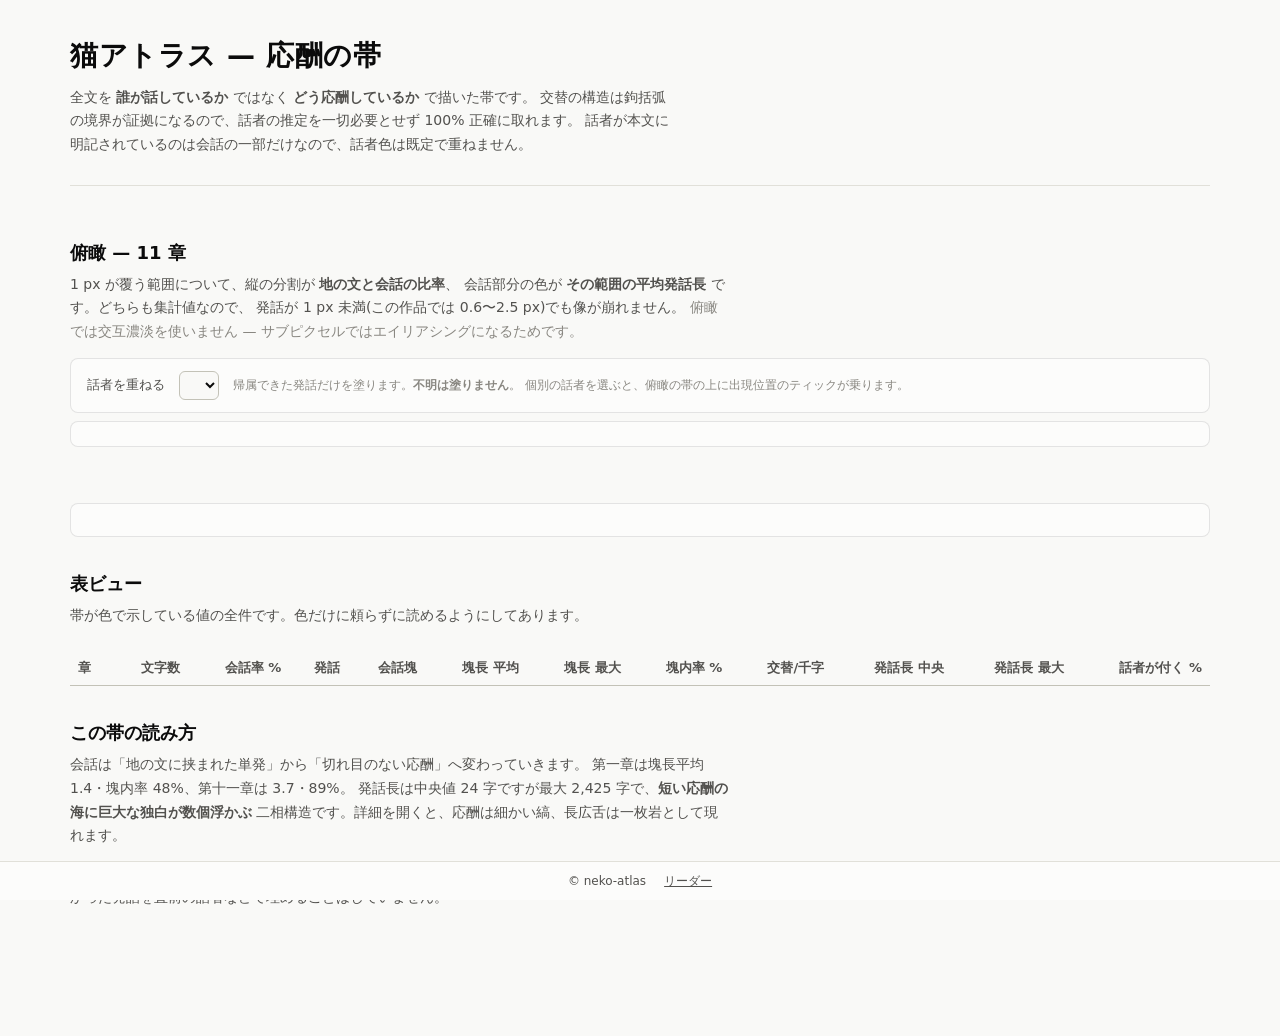
==== web/index.html @ 21249b96 "feat: L4 応酬の帯・リーダー・帯索引(F-26/F-15/F-15b/F-15c/F-16/F-17) - 帯索引 data/band.json: span の総和 376,432 == 本文" ====
<!DOCTYPE html>
<html lang="ja">
<head>
<meta charset="utf-8">
<meta name="viewport" content="width=device-width, initial-scale=1">
<title>猫アトラス — 応酬の帯</title>
<meta name="description" content="夏目漱石『吾輩は猫である』一作を、地の文と会話文の直和・発話の交替構造から俯瞰する。">
<link rel="stylesheet" href="style.css">
</head>
<body>
<div class="wrap">

<header class="masthead">
  <h1>猫アトラス — 応酬の帯</h1>
  <p>全文を <strong>誰が話しているか</strong> ではなく <strong>どう応酬しているか</strong> で描いた帯です。
     交替の構造は鉤括弧の境界が証拠になるので、話者の推定を一切必要とせず 100% 正確に取れます。
     話者が本文に明記されているのは会話の一部だけなので、話者色は既定で重ねません。</p>
  <p class="work" id="work"></p>
</header>

<div class="tiles" id="tiles"></div>

<section style="margin-top:0">
  <h2>俯瞰 — 11 章</h2>
  <p class="lede">1 px が覆う範囲について、縦の分割が <strong>地の文と会話の比率</strong>、
    会話部分の色が <strong>その範囲の平均発話長</strong> です。どちらも集計値なので、
    発話が 1 px 未満(この作品では 0.6〜2.5 px)でも像が崩れません。
    <span class="muted">俯瞰では交互濃淡を使いません — サブピクセルではエイリアシングになるためです。</span></p>

  <div class="filters">
    <label for="overlay">話者を重ねる</label>
    <select id="overlay"></select>
    <span class="hint">帰属できた発話だけを塗ります。<strong>不明は塗りません</strong>。
      個別の話者を選ぶと、俯瞰の帯の上に出現位置のティックが乗ります。</span>
  </div>

  <div class="band-list" id="bands"></div>
  <div class="readout" id="readout" role="status" aria-live="polite"></div>
  <div class="legend" id="legend"></div>

  <div class="detail" id="detail"></div>
</section>

<section>
  <h2>表ビュー</h2>
  <p class="lede">帯が色で示している値の全件です。色だけに頼らずに読めるようにしてあります。</p>
  <div class="tv-wrap">
    <table class="tv">
      <thead>
        <tr>
          <th>章</th><th>文字数</th><th>会話率 %</th><th>発話</th><th>会話塊</th>
          <th>塊長 平均</th><th>塊長 最大</th><th>塊内率 %</th><th>交替/千字</th>
          <th>発話長 中央</th><th>発話長 最大</th><th>話者が付く %</th>
        </tr>
      </thead>
      <tbody id="tableBody"></tbody>
    </table>
  </div>
</section>

<section>
  <h2>この帯の読み方</h2>
  <p class="lede">
    会話は「地の文に挟まれた単発」から「切れ目のない応酬」へ変わっていきます。
    第一章は塊長平均 1.4・塊内率 48%、第十一章は 3.7・89%。
    発話長は中央値 24 字ですが最大 2,425 字で、<strong>短い応酬の海に巨大な独白が数個浮かぶ</strong>
    二相構造です。詳細を開くと、応酬は細かい縞、長広舌は一枚岩として現れます。
  </p>
  <p class="lede muted">
    話者が本文から決まる発話は限られており、その内訳と限界は設計図に記録してあります。
    帰属できなかった発話を直前の話者などで埋めることはしていません。
  </p>
</section>

</div>

<footer class="site">
  <span>© neko-atlas</span>
  <a href="reader.html?ch=1">リーダー</a>
</footer>

<script src="band.js"></script>
</body>
</html>
---- web/style.css ----
/* neko-atlas — 共通スタイル
   配色は dataviz スキルの参照パレットに準拠(3 スロットを all-pairs で検証済み)。 */

:root {
  color-scheme: light;
  --plane: #f9f9f7;
  --surface: #fcfcfb;
  --ink: #0b0b0b;
  --ink-2: #52514e;
  --ink-muted: #898781;
  --rule: #e1e0d9;
  --axis: #c3c2b7;
  --border: rgba(11, 11, 11, 0.1);

  /* 帯の構造色 */
  --jinomon: #d7d5cb;
  --notation: #efeee9;
  /* 会話 = 連続量(平均発話長)の一色ランプ。短い→淡、長い→濃 */
  --kaiwa-0: #cde2fb;
  --kaiwa-1: #9ec5f4;
  --kaiwa-2: #5598e7;
  --kaiwa-3: #256abf;
  --kaiwa-4: #0d366b;
  /* 詳細の交互 2 階調 */
  --alt-a: #6da7ec;
  --alt-b: #1c5cab;
  /* 話者カテゴリ(固定順・巡回させない) */
  --series-1: #2a78d6;
  --series-2: #eb6834;
  --series-3: #1baf7a;
  --series-other: #898781;
  --unpainted: #dcdad1;

  --serif: "Hiragino Mincho ProN", "Yu Mincho", "MS PMincho", serif;
  --sans: system-ui, -apple-system, "Segoe UI", sans-serif;
}

@media (prefers-color-scheme: dark) {
  :root:not([data-theme="light"]) {
    color-scheme: dark;
    --plane: #0d0d0d;
    --surface: #1a1a19;
    --ink: #ffffff;
    --ink-2: #c3c2b7;
    --ink-muted: #898781;
    --rule: #2c2c2a;
    --axis: #383835;
    --border: rgba(255, 255, 255, 0.1);
    --jinomon: #33332f;
    --notation: #232322;
    --kaiwa-0: #0d366b;
    --kaiwa-1: #184f95;
    --kaiwa-2: #2a78d6;
    --kaiwa-3: #6da7ec;
    --kaiwa-4: #b7d3f6;
    --alt-a: #2a78d6;
    --alt-b: #9ec5f4;
    --series-1: #3987e5;
    --series-2: #d95926;
    --series-3: #199e70;
    --series-other: #898781;
    --unpainted: #3a3a36;
  }
}

:root[data-theme="dark"] {
  color-scheme: dark;
  --plane: #0d0d0d;
  --surface: #1a1a19;
  --ink: #ffffff;
  --ink-2: #c3c2b7;
  --ink-muted: #898781;
  --rule: #2c2c2a;
  --axis: #383835;
  --border: rgba(255, 255, 255, 0.1);
  --jinomon: #33332f;
  --notation: #232322;
  --kaiwa-0: #0d366b;
  --kaiwa-1: #184f95;
  --kaiwa-2: #2a78d6;
  --kaiwa-3: #6da7ec;
  --kaiwa-4: #b7d3f6;
  --alt-a: #2a78d6;
  --alt-b: #9ec5f4;
  --series-1: #3987e5;
  --series-2: #d95926;
  --series-3: #199e70;
  --series-other: #898781;
  --unpainted: #3a3a36;
}

* { box-sizing: border-box; }

body {
  margin: 0;
  background: var(--plane);
  color: var(--ink);
  font-family: var(--sans);
  line-height: 1.7;
  padding-bottom: 64px;
}

.wrap { max-width: 1180px; margin: 0 auto; padding: 32px 20px 48px; }

header.masthead { border-bottom: 1px solid var(--rule); padding-bottom: 20px; margin-bottom: 28px; }
header.masthead h1 { font-size: 28px; margin: 0 0 6px; letter-spacing: 0.02em; }
header.masthead p { margin: 0; color: var(--ink-2); font-size: 14px; max-width: 68ch; }
header.masthead .work { color: var(--ink-muted); font-size: 13px; margin-top: 8px; }

/* 統計タイル */
.tiles { display: flex; flex-wrap: wrap; gap: 10px; margin: 0 0 24px; }
.tile {
  background: var(--surface); border: 1px solid var(--border); border-radius: 8px;
  padding: 12px 16px; min-width: 132px;
}
.tile .v { font-size: 24px; font-weight: 600; line-height: 1.2; }
.tile .k { font-size: 12px; color: var(--ink-2); margin-top: 2px; }

/* フィルタ行(帯の上に 1 行だけ) */
.filters {
  display: flex; flex-wrap: wrap; gap: 14px; align-items: center;
  background: var(--surface); border: 1px solid var(--border); border-radius: 8px;
  padding: 12px 16px; margin-bottom: 8px; font-size: 13px;
}
.filters label { color: var(--ink-2); }
.filters select, .filters button {
  font: inherit; font-family: var(--sans); color: var(--ink);
  background: var(--plane); border: 1px solid var(--axis); border-radius: 6px;
  padding: 5px 9px;
}
.filters .hint { color: var(--ink-muted); font-size: 12px; }

/* 帯 */
.band-list { background: var(--surface); border: 1px solid var(--border); border-radius: 8px; padding: 8px 16px 16px; }
.band-row {
  display: grid; grid-template-columns: 66px 1fr 296px; gap: 12px;
  align-items: center; padding: 7px 0; border-bottom: 1px solid var(--rule); cursor: pointer;
}
.band-row:last-child { border-bottom: none; }
.band-row:hover, .band-row:focus-visible { background: color-mix(in srgb, var(--rule) 40%, transparent); outline: none; }
.band-row[aria-expanded="true"] { background: color-mix(in srgb, var(--rule) 55%, transparent); }
.band-row .ch { font-size: 13px; color: var(--ink-2); font-variant-numeric: tabular-nums; }
.band-row canvas { width: 100%; height: 40px; display: block; }
.band-row .nums { font-size: 12px; color: var(--ink-2); font-variant-numeric: tabular-nums; }

.detail { background: var(--surface); border: 1px solid var(--border); border-radius: 8px; padding: 16px; margin-top: 12px; }
.detail h3 { margin: 0 0 4px; font-size: 15px; }
.detail p.note { margin: 0 0 12px; font-size: 12px; color: var(--ink-2); }
.detail canvas { width: 100%; display: block; cursor: pointer; }

/* 凡例 */
.legend { display: flex; flex-wrap: wrap; gap: 8px 18px; margin: 14px 0 0; font-size: 12px; color: var(--ink-2); }
.legend .item { display: flex; align-items: center; gap: 6px; }
.legend .sw { width: 22px; height: 11px; border-radius: 2px; display: inline-block; }
.ramp { display: flex; align-items: center; gap: 6px; }
.ramp .bar { display: flex; }
.ramp .bar i { width: 16px; height: 11px; display: block; }

/* 読み取り値(hover / focus の live region) */
.readout {
  margin-top: 10px; font-size: 12px; color: var(--ink-2); min-height: 20px;
  font-variant-numeric: tabular-nums;
}

/* 表ビュー */
table.tv { width: 100%; border-collapse: collapse; font-size: 13px; margin-top: 10px; }
table.tv th, table.tv td { padding: 6px 8px; border-bottom: 1px solid var(--rule); text-align: right; font-variant-numeric: tabular-nums; }
table.tv th:first-child, table.tv td:first-child { text-align: left; font-variant-numeric: normal; }
table.tv th { color: var(--ink-2); font-weight: 600; border-bottom: 1px solid var(--axis); }
.tv-wrap { overflow-x: auto; }

section { margin-top: 32px; }
section > h2 { font-size: 18px; margin: 0 0 4px; }
section > p.lede { margin: 0 0 14px; color: var(--ink-2); font-size: 14px; max-width: 74ch; }

/* リーダー */
.reader { background: var(--surface); border: 1px solid var(--border); border-radius: 8px; padding: 28px 30px; }
.reader p {
  font-family: var(--serif); font-size: 17px; line-height: 2.0; margin: 0 0 1.1em;
  text-indent: 0;
}
.reader p.kaiwa-lead { border-left: 2px solid var(--rule); padding-left: 12px; margin-left: -14px; }
.reader ruby rt { font-size: 0.5em; color: var(--ink-muted); }
.reader mark {
  background: color-mix(in srgb, var(--series-1) 22%, transparent);
  color: inherit; border-radius: 2px; padding: 0 1px;
}
.reader .anchor { scroll-margin-top: 80px; }
.reader p.hit { background: color-mix(in srgb, var(--series-2) 16%, transparent); border-radius: 3px; }

.chapter-nav { display: flex; flex-wrap: wrap; gap: 6px; margin-bottom: 16px; }
.chapter-nav a {
  font-size: 13px; padding: 4px 10px; border: 1px solid var(--axis); border-radius: 6px;
  color: var(--ink-2); text-decoration: none;
}
.chapter-nav a[aria-current="page"] { background: var(--series-1); border-color: var(--series-1); color: #fff; }

footer.site {
  position: fixed; left: 0; right: 0; bottom: 0; background: var(--surface);
  border-top: 1px solid var(--rule); font-size: 12px; color: var(--ink-2);
  padding: 9px 20px; display: flex; gap: 18px; flex-wrap: wrap; justify-content: center;
}
footer.site a { color: var(--ink-2); }

a { color: var(--series-1); }
.muted { color: var(--ink-muted); }
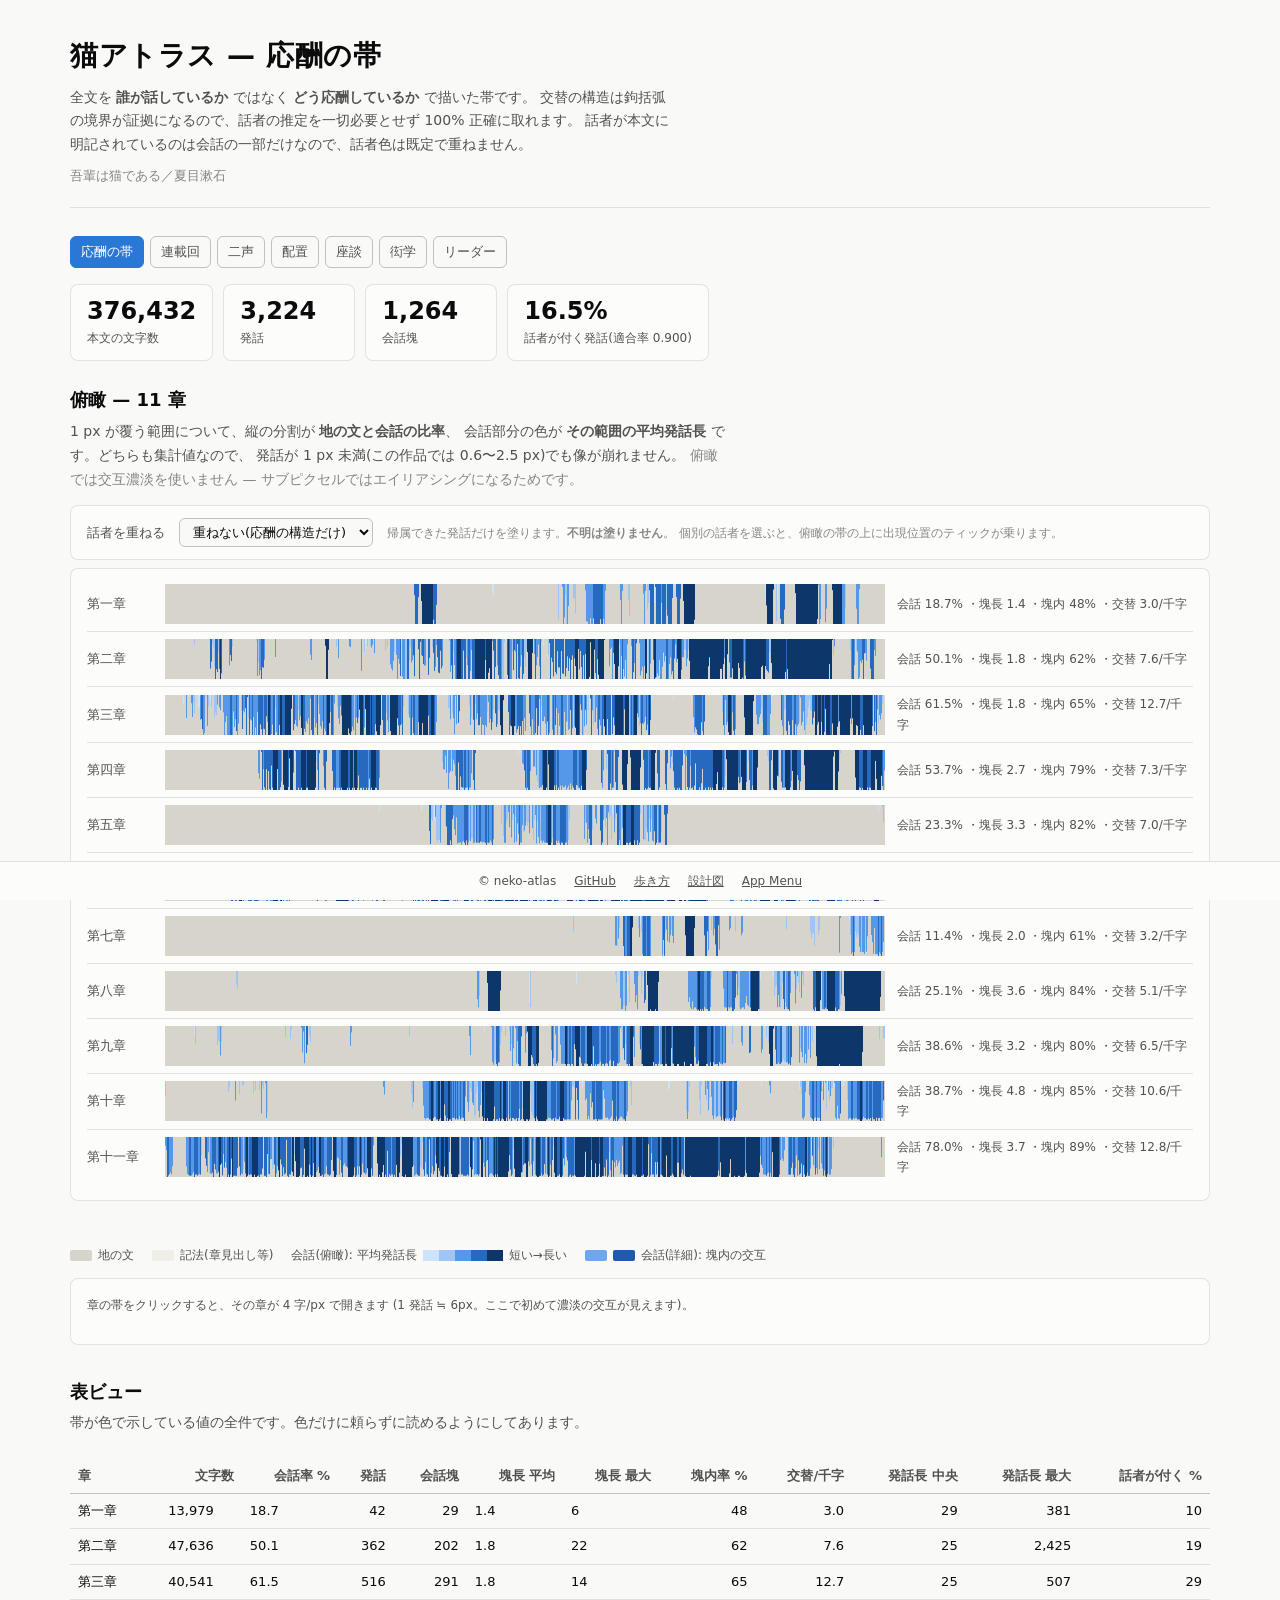
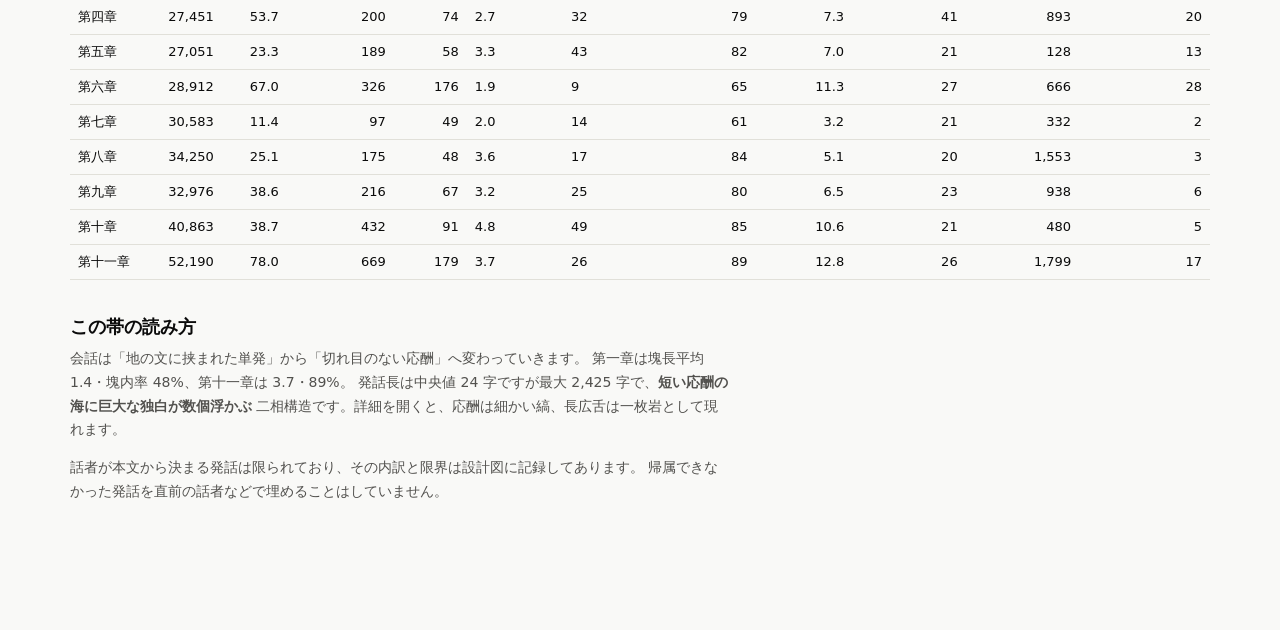
==== commit 9bc078d2: "feat: L6 座談(縮退版)・衒学カタログ・相互リンク・固定フッタ(F-21..F-24) - 応酬ネットワークは出荷せず、章×人物の発話量と帰属率に縮退 - 衒学は統制語彙 120 語を手作業で" ====
--- a/web/index.html
+++ b/web/index.html
@@ -17,6 +17,16 @@
      話者が本文に明記されているのは会話の一部だけなので、話者色は既定で重ねません。</p>
   <p class="work" id="work"></p>
 </header>
+
+<nav class="chapter-nav">
+  <a href="index.html" aria-current="page">応酬の帯</a>
+  <a href="chrono.html">連載回</a>
+  <a href="futakoe.html">二声</a>
+  <a href="haichi.html">配置</a>
+  <a href="zadan.html">座談</a>
+  <a href="gendaku.html">衒学</a>
+  <a href="reader.html?ch=1">リーダー</a>
+</nav>
 
 <div class="tiles" id="tiles"></div>
 
@@ -76,7 +86,10 @@
 
 <footer class="site">
   <span>© neko-atlas</span>
-  <a href="reader.html?ch=1">リーダー</a>
+  <a href="https://github.com/twill3c/neko-atlas">GitHub</a>
+  <a href="https://claude.ai/code/artifact/c3048f58-cbf5-4e1b-a496-c51c121341f5">歩き方</a>
+  <a href="https://claude.ai/code/artifact/ae20ea82-2023-488d-8b1d-e463c3ca7f11">設計図</a>
+  <a href="https://app-menu-amber.vercel.app/">App Menu</a>
 </footer>
 
 <script src="band.js"></script>
--- a/web/style.css
+++ b/web/style.css
@@ -204,3 +204,42 @@
 
 a { color: var(--series-1); }
 .muted { color: var(--ink-muted); }
+
+/* --- L5 のビュー共通 ------------------------------------------------------ */
+:root { --jinomon-strong: #a8a496; }
+@media (prefers-color-scheme: dark) { :root:not([data-theme="light"]) { --jinomon-strong: #6b675c; } }
+:root[data-theme="dark"] { --jinomon-strong: #6b675c; }
+
+.note { font-size: 12px; color: var(--ink-2); margin: 8px 0 0; max-width: 86ch; line-height: 1.75; }
+h3 { font-size: 15px; }
+
+.issues { display: flex; flex-wrap: wrap; gap: 6px; margin-bottom: 8px; }
+.issue {
+  font-size: 12px; padding: 4px 10px; border: 1px solid var(--axis); border-radius: 6px;
+  color: var(--ink-2); font-variant-numeric: tabular-nums;
+}
+.issue b { color: var(--ink); font-weight: 600; }
+
+#scatter svg, #isolation svg, #rolling svg, #dispersion svg { background: var(--surface); border-radius: 6px; }
+#scatter, #isolation, #rolling, #dispersion {
+  background: var(--surface); border: 1px solid var(--border); border-radius: 8px;
+  padding: 10px; overflow-x: auto;
+}
+#scatter text[tabindex]:focus-visible, circle[tabindex]:focus-visible,
+rect[tabindex]:focus-visible { outline: 2px solid var(--series-1); outline-offset: 2px; }
+
+table.tv caption { caption-side: top; text-align: left; font-size: 12px; color: var(--ink-2); padding-bottom: 6px; }
+
+/* 対比バー */
+.pair { display: grid; grid-template-columns: 148px 1fr 1fr; gap: 10px; align-items: center; padding: 3px 0; }
+.pair.head { color: var(--ink-2); font-size: 12px; border-top: 1px solid var(--rule); margin-top: 6px; padding-top: 6px; }
+.pair .pk { font-size: 12px; color: var(--ink-2); }
+.pair .pb { display: flex; align-items: center; gap: 8px; font-size: 12px; font-variant-numeric: tabular-nums; }
+.pair .pb i { height: 10px; border-radius: 2px; display: block; min-width: 1px; }
+.panel { background: var(--surface); border: 1px solid var(--border); border-radius: 8px; padding: 14px 16px; }
+.cols { display: grid; grid-template-columns: repeat(auto-fit, minmax(320px, 1fr)); gap: 14px; }
+.cols h3 { margin: 0 0 8px; }
+.ev { font-family: var(--serif); color: var(--ink-2); font-size: 12px; }
+table.tv td .ev { white-space: normal; }
+table.tv td:nth-child(6) { text-align: left; max-width: 460px; }
+table.tv td:nth-child(7), table.tv td:nth-child(2), table.tv td:nth-child(3) { text-align: left; }
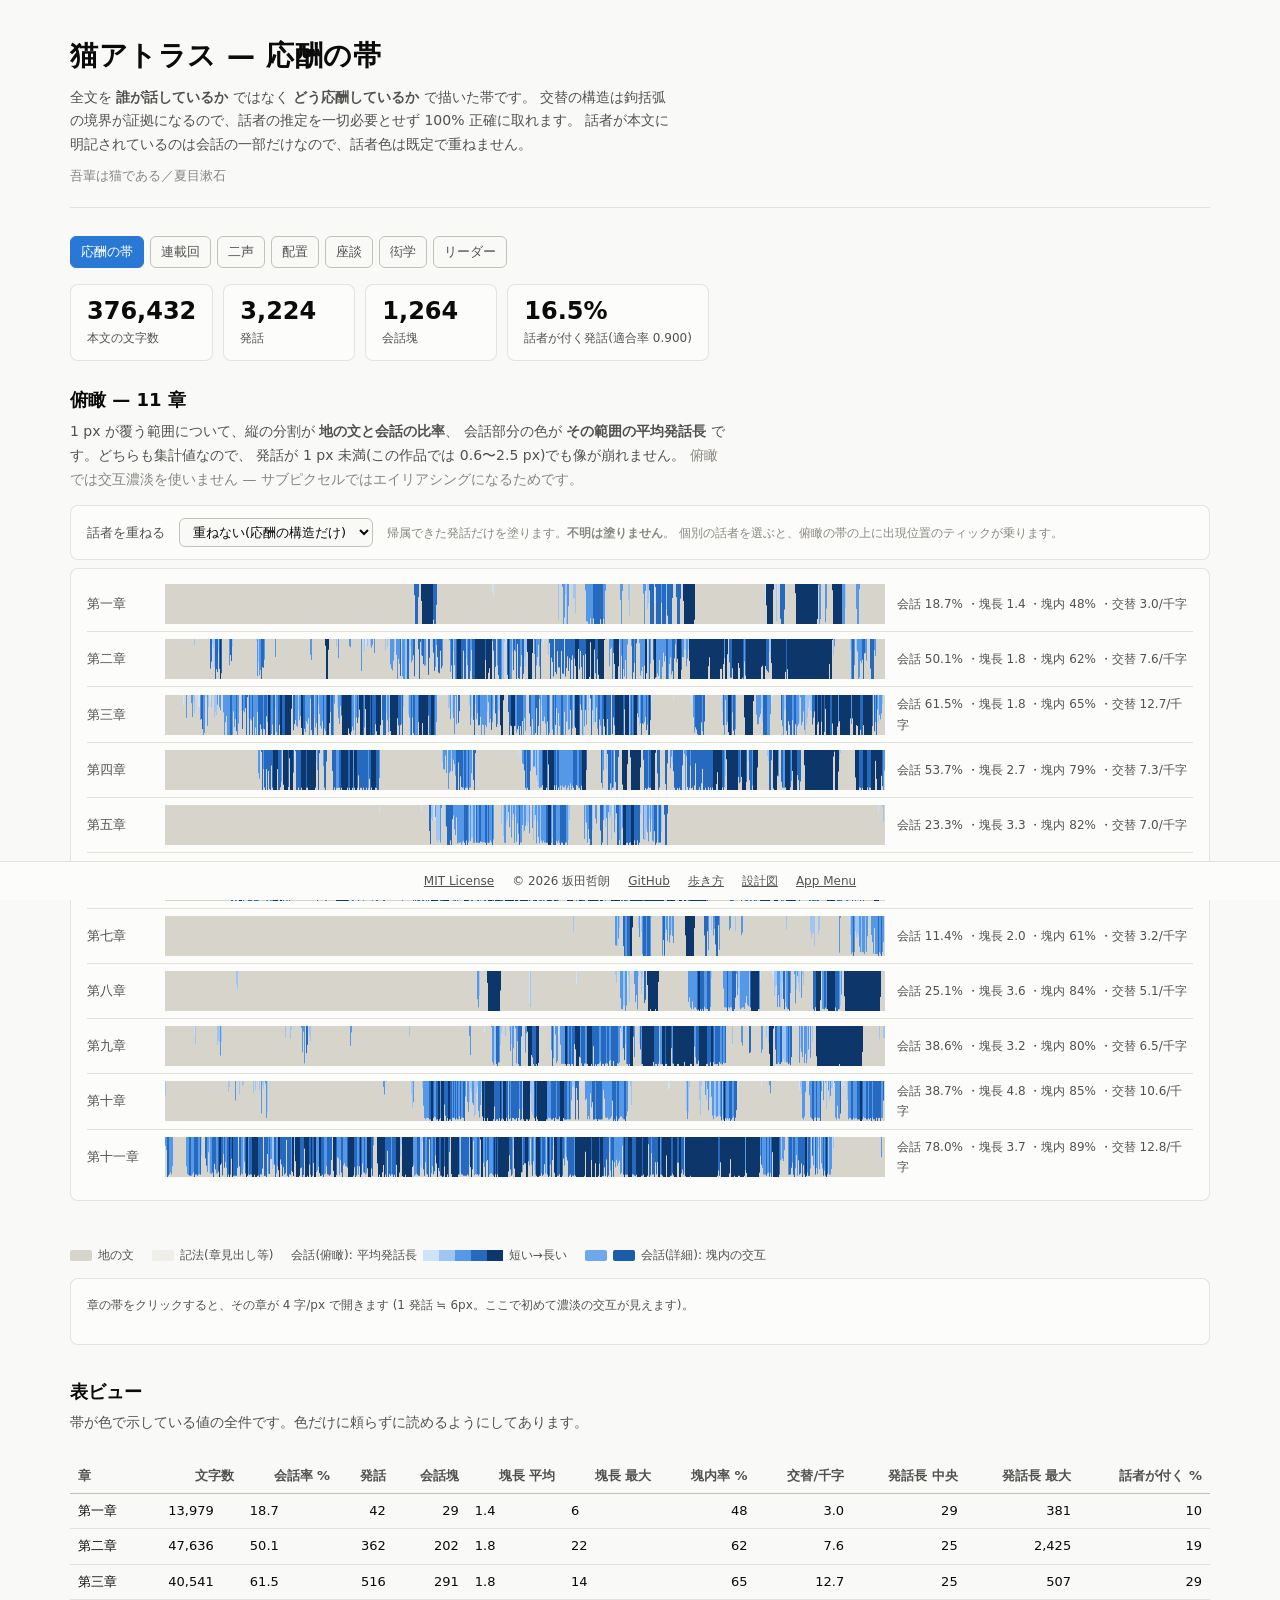
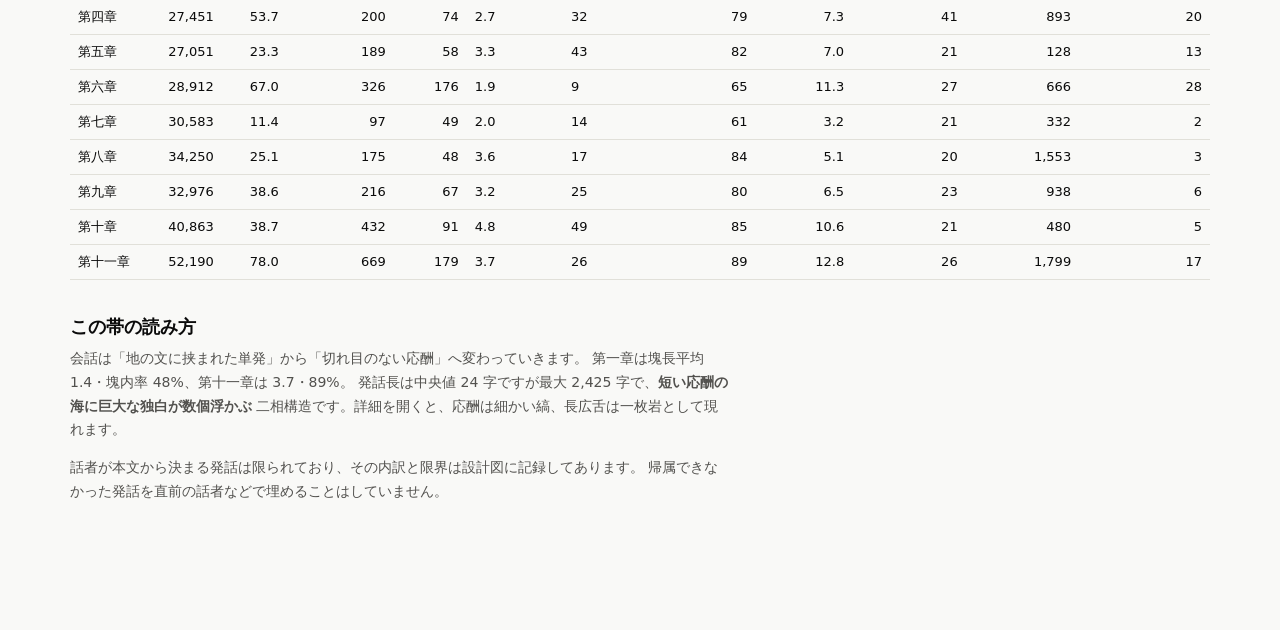
==== commit 96ab3f5d: "chore: フッタをフリート標準の 5 項目に統一 koho-lens 準拠の並び(MIT License © 2026 坂田哲朗 ・ GitHub ・ 歩き方 ・ 設計図 ・ App Menu)へ" ====
--- a/web/index.html
+++ b/web/index.html
@@ -85,7 +85,8 @@
 </div>
 
 <footer class="site">
-  <span>© neko-atlas</span>
+  <a href="https://github.com/twill3c/neko-atlas/blob/master/LICENSE">MIT License</a>
+  <span>© 2026 坂田哲朗</span>
   <a href="https://github.com/twill3c/neko-atlas">GitHub</a>
   <a href="https://claude.ai/code/artifact/c3048f58-cbf5-4e1b-a496-c51c121341f5">歩き方</a>
   <a href="https://claude.ai/code/artifact/ae20ea82-2023-488d-8b1d-e463c3ca7f11">設計図</a>
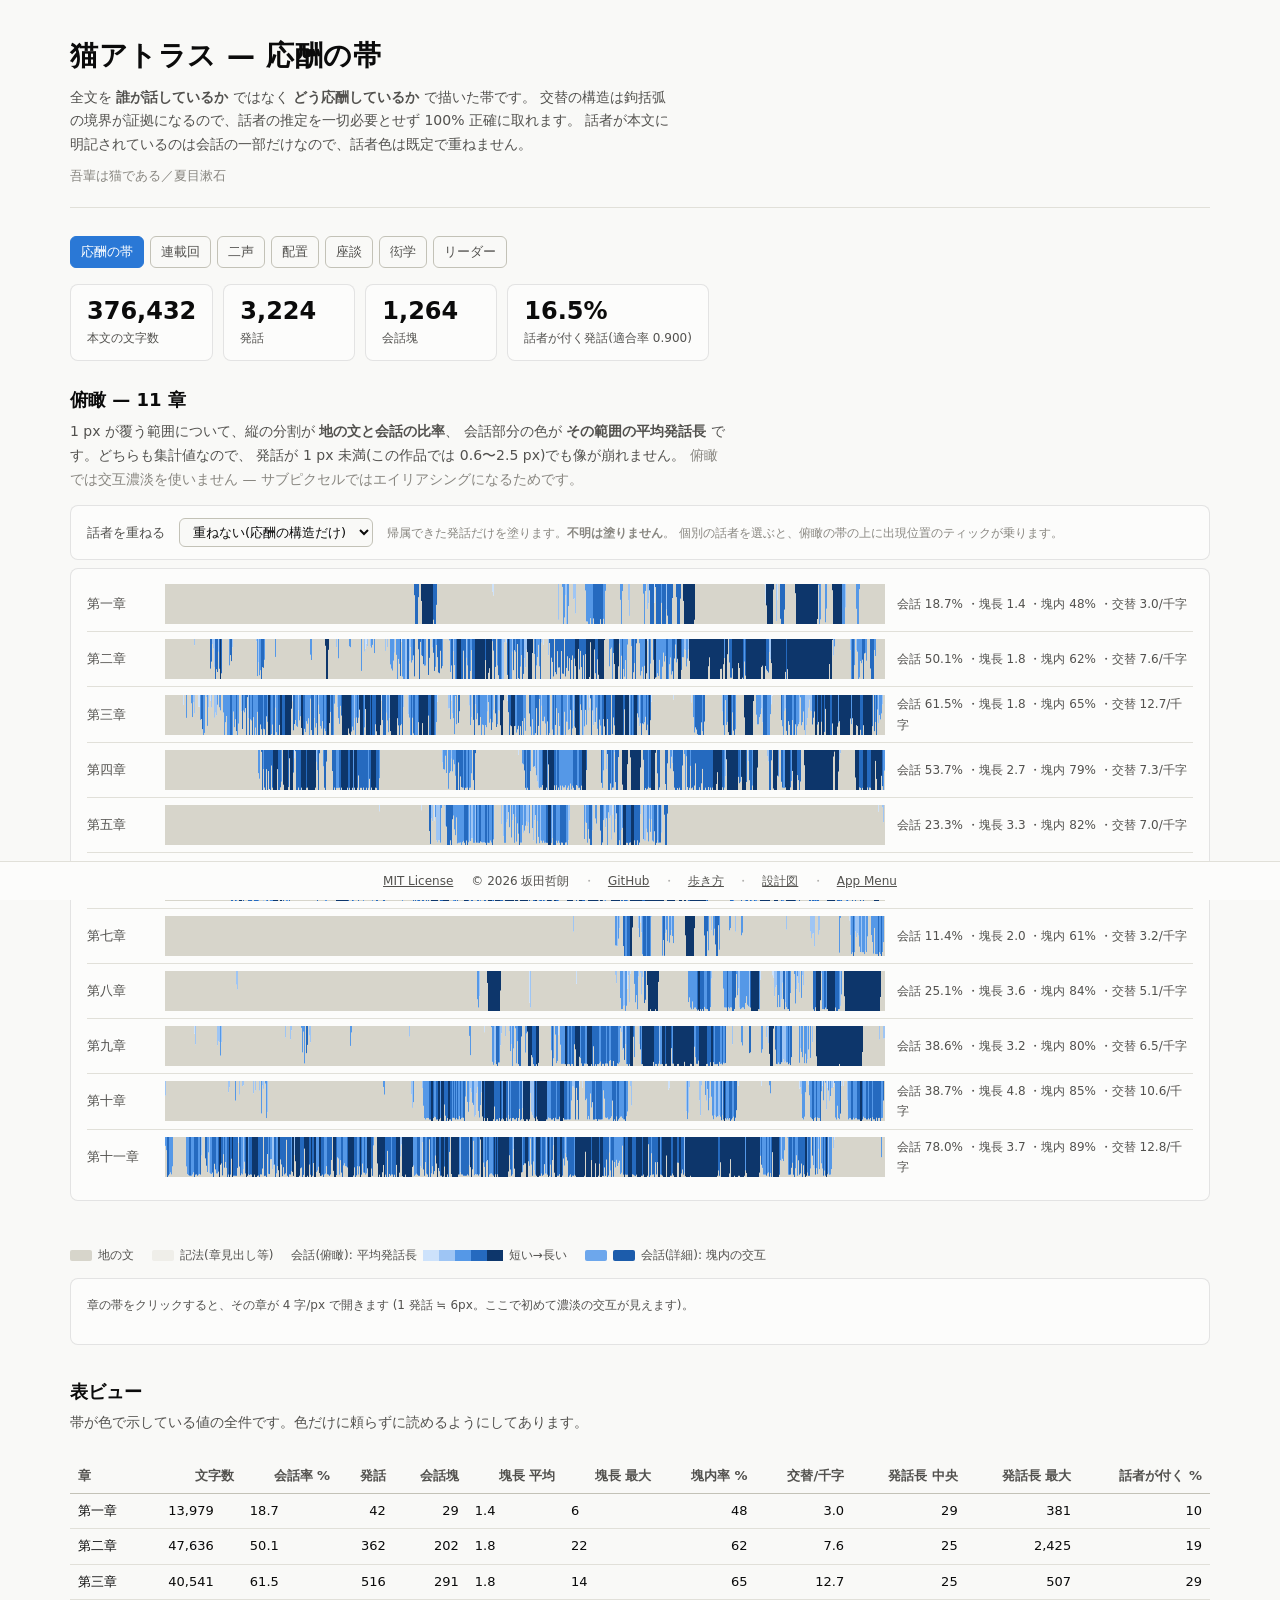
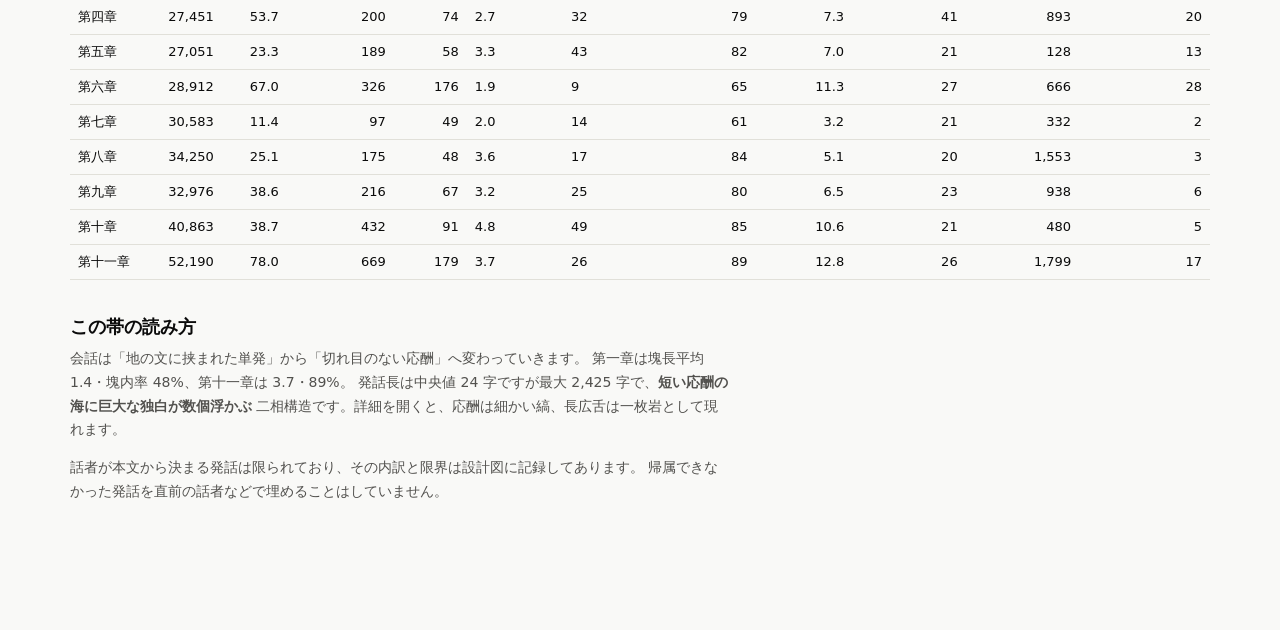
==== commit 0261013c: "fix: フッタの区切り「・」を規約どおり入れる koho-lens が正本の並び「MIT License © 2026 坂田哲朗 ・ GitHub ・ 歩き方 ・ 設計図 ・ App Menu」に合" ====
--- a/web/index.html
+++ b/web/index.html
@@ -87,10 +87,10 @@
 <footer class="site">
   <a href="https://github.com/twill3c/neko-atlas/blob/master/LICENSE">MIT License</a>
   <span>© 2026 坂田哲朗</span>
-  <a href="https://github.com/twill3c/neko-atlas">GitHub</a>
-  <a href="https://claude.ai/code/artifact/c3048f58-cbf5-4e1b-a496-c51c121341f5">歩き方</a>
-  <a href="https://claude.ai/code/artifact/ae20ea82-2023-488d-8b1d-e463c3ca7f11">設計図</a>
-  <a href="https://app-menu-amber.vercel.app/">App Menu</a>
+  <span class="fsep">・</span><a href="https://github.com/twill3c/neko-atlas">GitHub</a>
+  <span class="fsep">・</span><a href="https://claude.ai/code/artifact/c3048f58-cbf5-4e1b-a496-c51c121341f5">歩き方</a>
+  <span class="fsep">・</span><a href="https://claude.ai/code/artifact/ae20ea82-2023-488d-8b1d-e463c3ca7f11">設計図</a>
+  <span class="fsep">・</span><a href="https://app-menu-amber.vercel.app/">App Menu</a>
 </footer>
 
 <script src="band.js"></script>
--- a/web/style.css
+++ b/web/style.css
@@ -243,3 +243,13 @@
 table.tv td .ev { white-space: normal; }
 table.tv td:nth-child(6) { text-align: left; max-width: 460px; }
 table.tv td:nth-child(7), table.tv td:nth-child(2), table.tv td:nth-child(3) { text-align: left; }
+
+/* fleet: フッタ区切り。規約の並び「MIT License © 2026 坂田哲朗 ・ GitHub ・ … 」の「・」。
+   CSS の ::before では innerText に出ず検品器から見えないので、文字として置いてある。
+   ここでは色と詰めだけを与える(flex の gap があるぶん、左右を負で詰める)。 */
+.fsep {
+  color: currentColor;
+  opacity: 0.45;
+  margin: 0 -0.3rem;
+  user-select: none;
+}
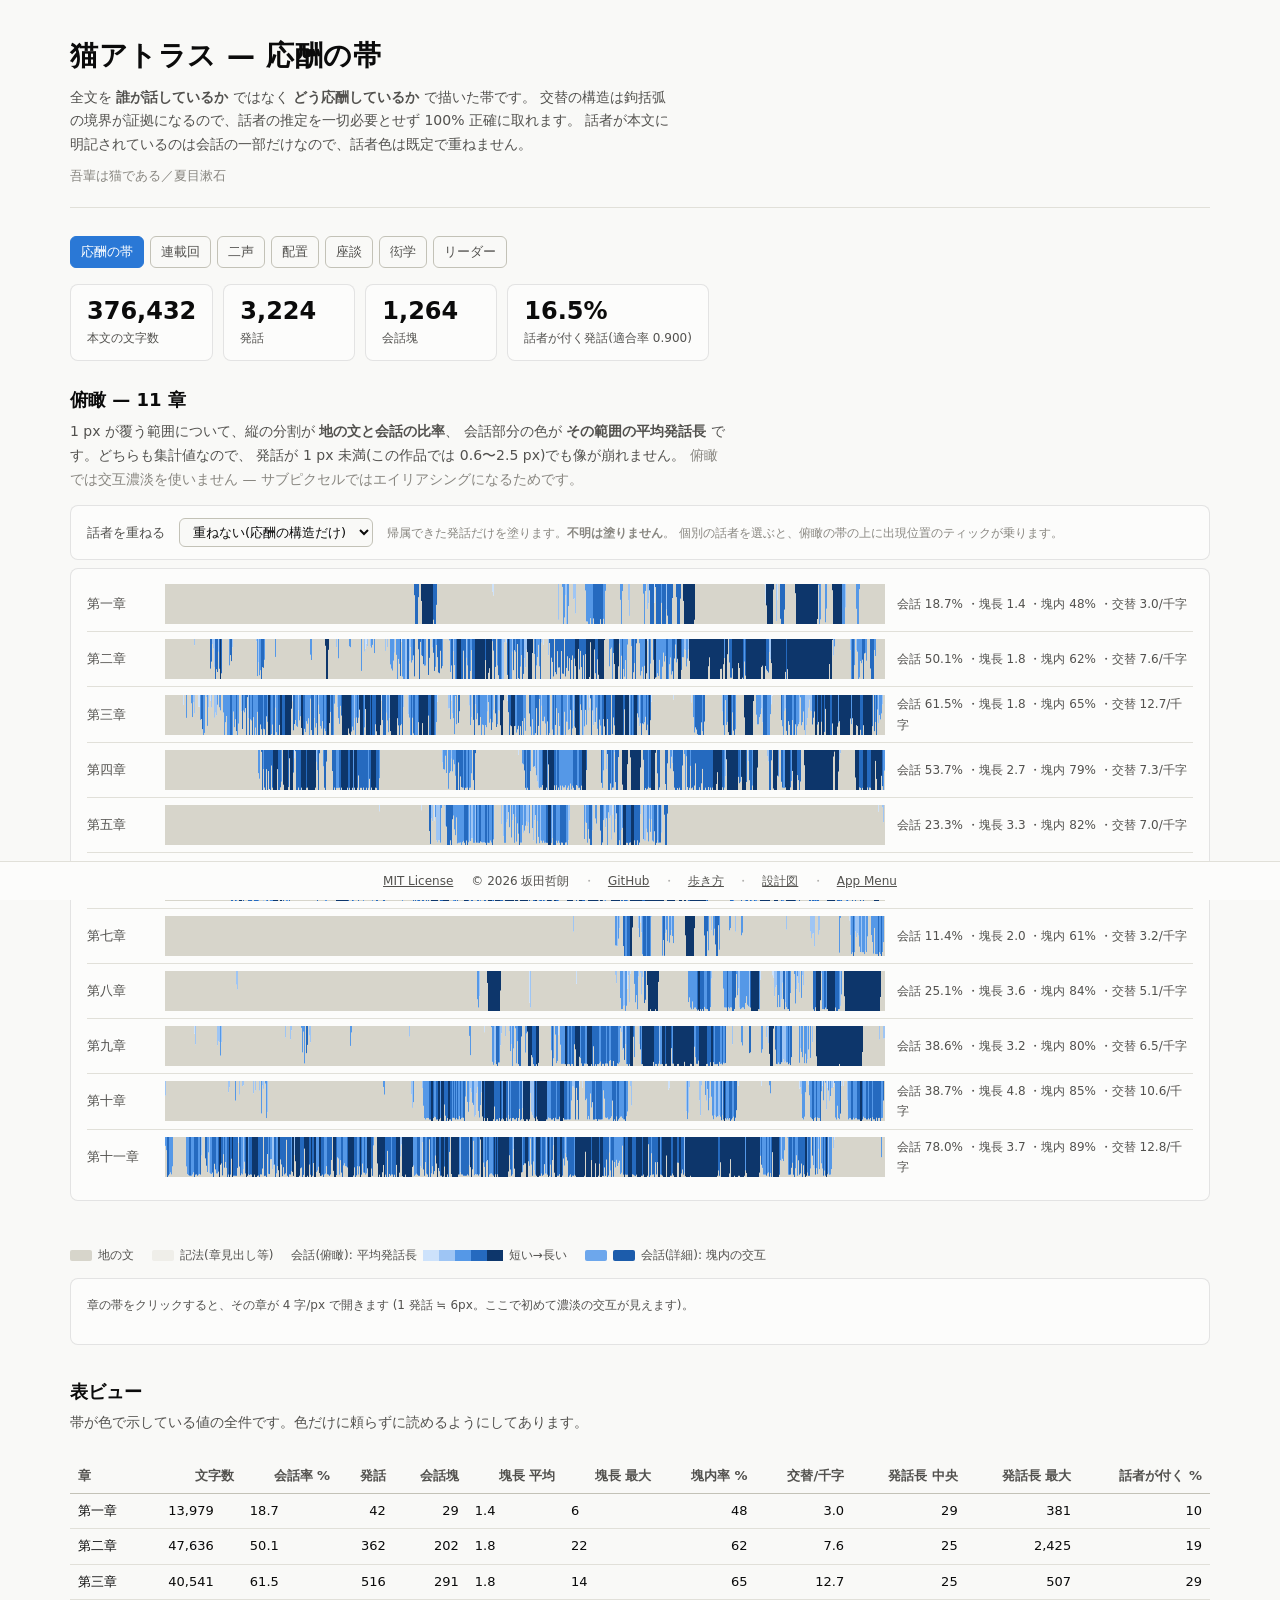
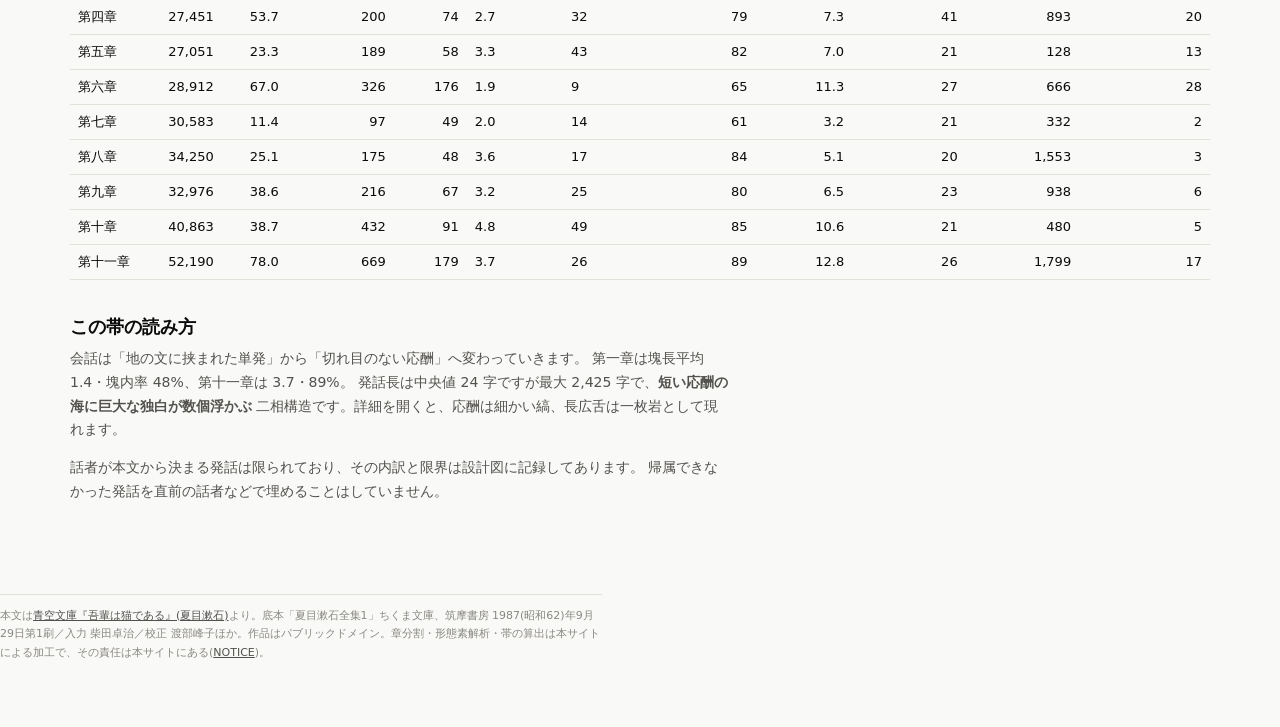
==== commit 5c0c0081: "docs: 青空文庫の底本表記を NOTICE と全ページに追加 本文(data/raw/789.txt・web/data/text/ch*.json)を配布しているのに、 出典・底本・入力者・校正者" ====
--- a/web/index.html
+++ b/web/index.html
@@ -84,6 +84,8 @@
 
 </div>
 
+<p class="attr">本文は<a href="https://www.aozora.gr.jp/cards/000148/card789.html">青空文庫『吾輩は猫である』(夏目漱石)</a>より。底本「夏目漱石全集1」ちくま文庫、筑摩書房 1987(昭和62)年9月29日第1刷／入力 柴田卓治／校正 渡部峰子ほか。作品はパブリックドメイン。章分割・形態素解析・帯の算出は本サイトによる加工で、その責任は本サイトにある(<a href="https://github.com/twill3c/neko-atlas/blob/master/NOTICE">NOTICE</a>)。</p>
+
 <footer class="site">
   <a href="https://github.com/twill3c/neko-atlas/blob/master/LICENSE">MIT License</a>
   <span>© 2026 坂田哲朗</span>
--- a/web/style.css
+++ b/web/style.css
@@ -211,6 +211,13 @@
 :root[data-theme="dark"] { --jinomon-strong: #6b675c; }
 
 .note { font-size: 12px; color: var(--ink-2); margin: 8px 0 0; max-width: 86ch; line-height: 1.75; }
+
+/* 底本表記(青空文庫)。固定フッタの直上に置き、全ページで同一文言にする */
+p.attr {
+  font-size: 11px; color: var(--ink-muted); line-height: 1.7;
+  max-width: 86ch; margin: 28px 0 0; padding-top: 12px; border-top: 1px solid var(--rule);
+}
+p.attr a { color: var(--ink-2); }
 h3 { font-size: 15px; }
 
 .issues { display: flex; flex-wrap: wrap; gap: 6px; margin-bottom: 8px; }
